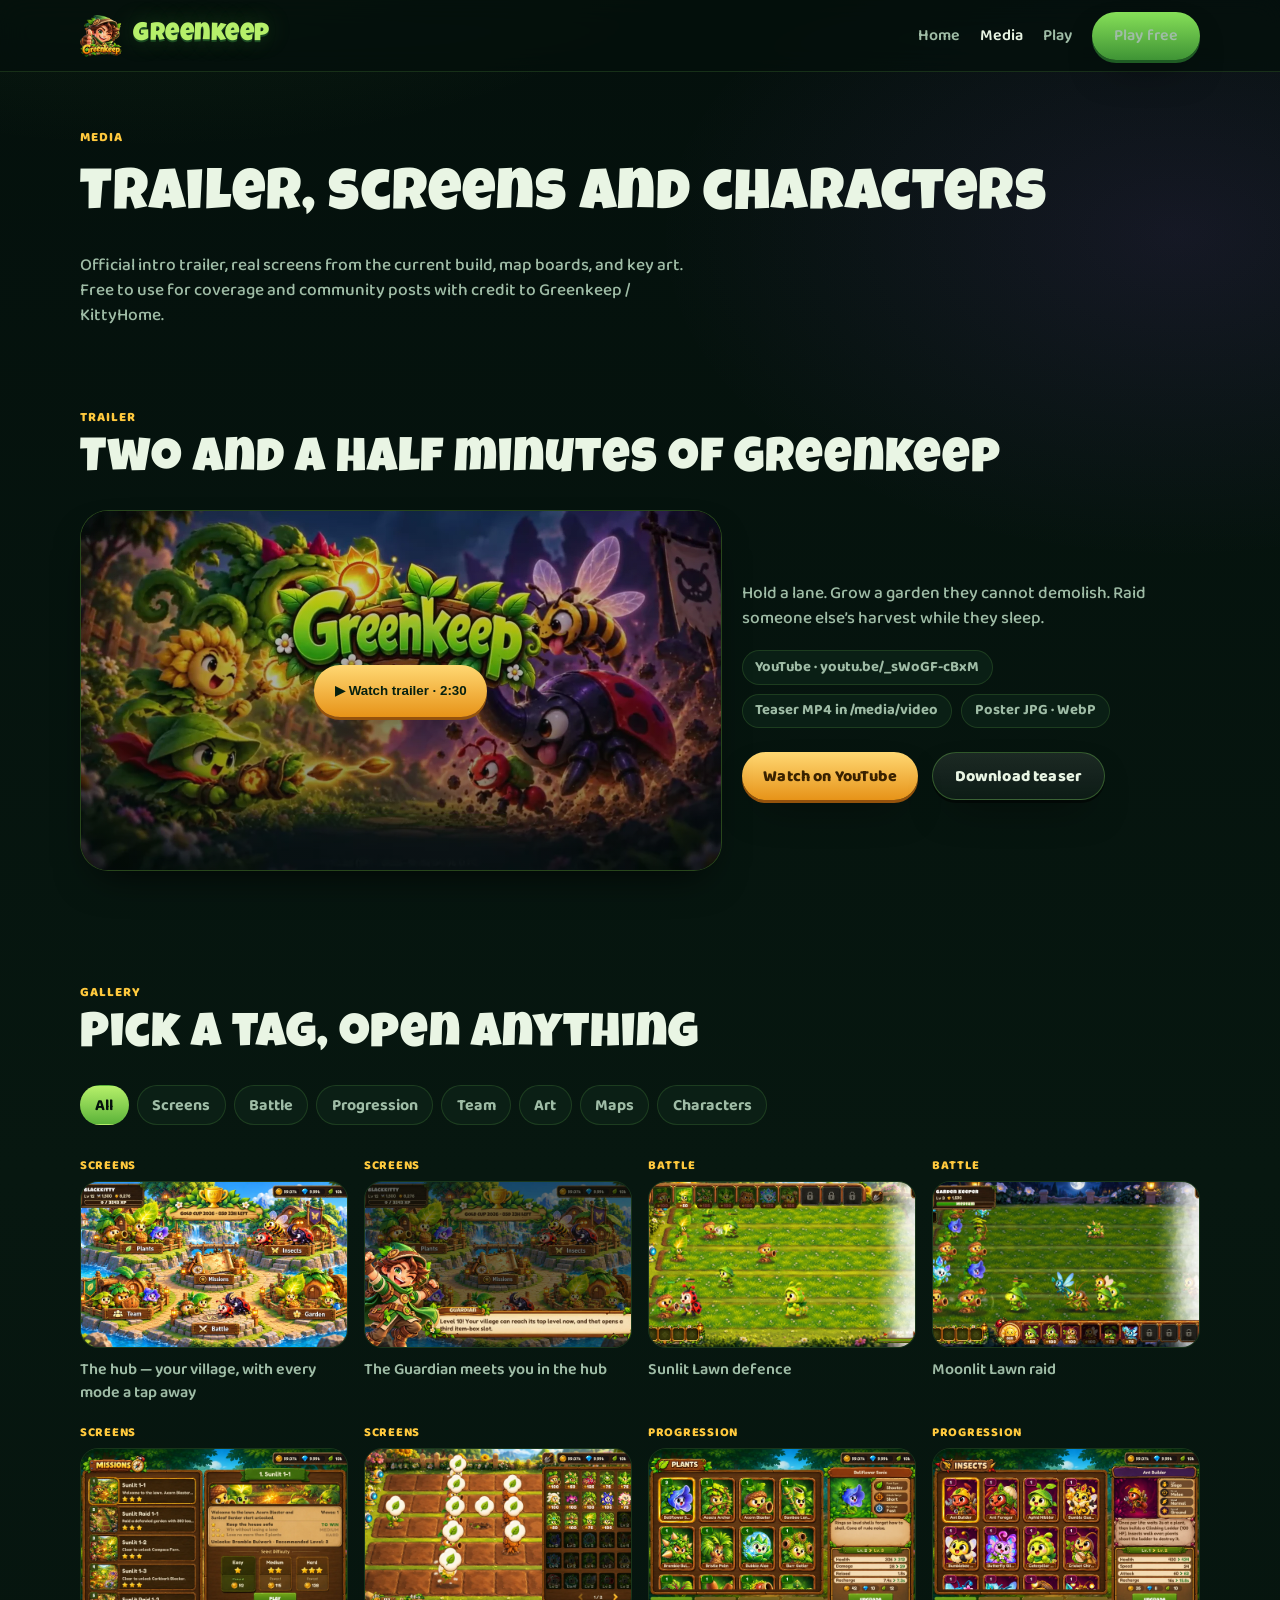
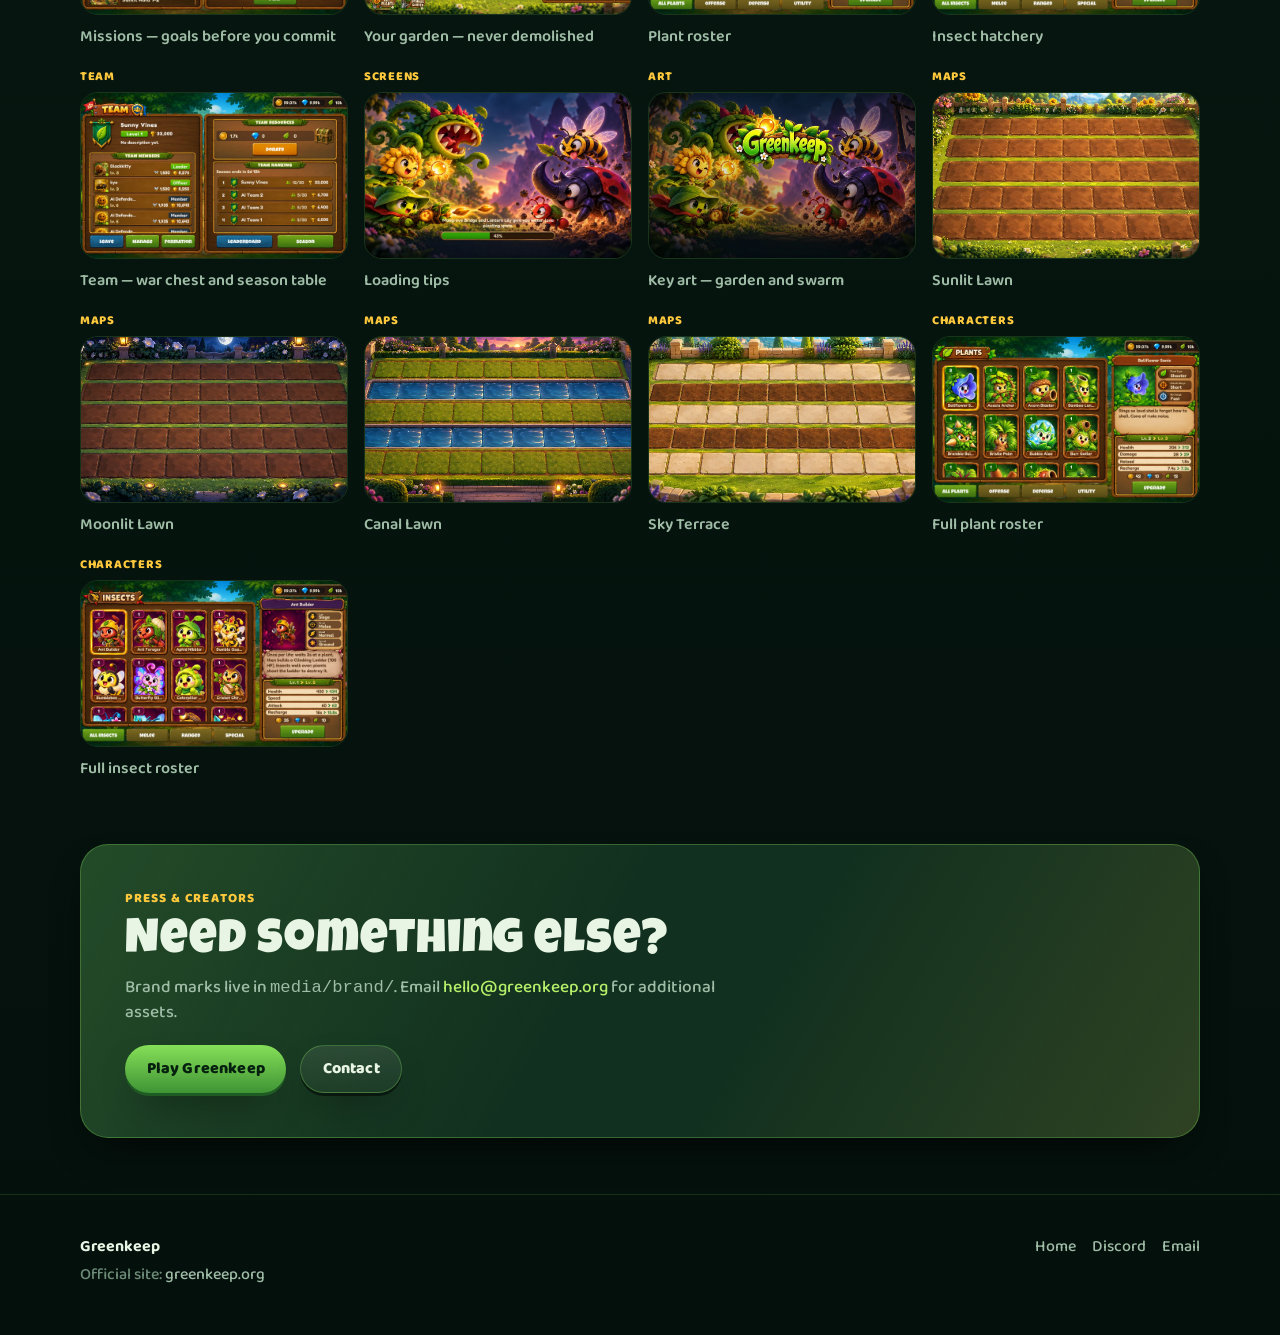
==== media.html @ dce056f8 "Add Greenkeep public marketing profile with site, video, and media kit." ====
<!doctype html>
<html lang="en">
  <head>
    <meta charset="UTF-8" />
    <meta name="viewport" content="width=device-width, initial-scale=1" />
    <meta name="theme-color" content="#04100c" />
    <title>Media — Greenkeep</title>
    <meta
      name="description"
      content="Greenkeep trailer, screenshots, map boards, and key art for press and creators."
    />
    <link rel="canonical" href="https://www.greenkeep.org/media" />
    <meta property="og:title" content="Media — Greenkeep" />
    <meta property="og:description" content="Trailer, screenshots, maps, and key art." />
    <meta property="og:image" content="media/brand/og-card.jpg" />
    <link rel="icon" type="image/png" sizes="32x32" href="media/brand/favicon-32.png" />
    <link rel="icon" type="image/png" sizes="256x256" href="media/brand/favicon.png" />
    <link rel="preconnect" href="https://fonts.googleapis.com" />
    <link rel="preconnect" href="https://fonts.gstatic.com" crossorigin />
    <link
      href="https://fonts.googleapis.com/css2?family=Baloo+2:wght@400;500;600;700;800&family=Luckiest+Guy&display=swap"
      rel="stylesheet"
    />
    <link rel="stylesheet" href="css/site.css" />
  </head>
  <body>
    <a class="skip" href="#main">Skip to content</a>

    <header class="nav">
      <div class="nav__inner">
        <a class="brand" href="index.html" aria-label="Greenkeep home">
          <img src="media/brand/logo.webp" width="42" height="42" alt="" />
          <span class="brand__name">Greenkeep</span>
        </a>
        <nav class="nav__links" aria-label="Primary">
          <a href="index.html">Home</a>
          <a href="media.html" aria-current="page">Media</a>
          <a href="https://www.greenkeep.org/play">Play</a>
          <a class="btn nav__cta" href="https://www.greenkeep.org/play">Play free</a>
        </nav>
      </div>
    </header>

    <main id="main">
      <header class="page-head shell">
        <p class="kicker">Media</p>
        <h1 style="margin: 0; font-family: var(--font-display); font-size: clamp(2.4rem, 6vw, 3.6rem); font-weight: 400; letter-spacing: 0.02em">
          Trailer, screens and characters
        </h1>
        <p class="lede" style="margin-top: 0.85rem">
          Official intro trailer, real screens from the current build, map boards, and key art.
          Free to use for coverage and community posts with credit to Greenkeep / KittyHome.
        </p>
      </header>

      <section class="section section--tight">
        <div class="shell">
          <p class="kicker">Trailer</p>
          <h2>Two and a half minutes of Greenkeep</h2>
          <div class="trailer" style="margin-top: 1.5rem">
            <div class="trailer__stage">
              <video poster="media/video/intro-poster.webp" muted loop playsinline autoplay>
                <source src="media/video/intro-teaser.mp4" type="video/mp4" />
              </video>
              <button class="trailer__play" type="button" data-trailer-yt="_sWoGF-cBxM">
                <span>▶ Watch trailer · 2:30</span>
              </button>
            </div>
            <div>
              <p class="lede">
                Hold a lane. Grow a garden they cannot demolish. Raid someone else’s harvest while
                they sleep.
              </p>
              <ul class="pills" style="margin-top: 1.2rem">
                <li>YouTube · youtu.be/_sWoGF-cBxM</li>
                <li>Teaser MP4 in /media/video</li>
                <li>Poster JPG · WebP</li>
              </ul>
              <div class="btn-row" style="margin-top: 1.2rem">
                <a class="btn btn--sun" href="https://youtu.be/_sWoGF-cBxM" target="_blank" rel="noopener"
                  >Watch on YouTube</a
                >
                <a class="btn btn--ghost" href="media/video/intro-teaser.mp4" download>Download teaser</a>
              </div>
            </div>
          </div>
        </div>
      </section>

      <section class="section section--tight">
        <div class="shell">
          <p class="kicker">Gallery</p>
          <h2>Pick a tag, open anything</h2>

          <div class="filters" role="group" aria-label="Filter media">
            <button class="chip" type="button" data-filter="all" aria-pressed="true">All</button>
            <button class="chip" type="button" data-filter="Screens" aria-pressed="false">Screens</button>
            <button class="chip" type="button" data-filter="Battle" aria-pressed="false">Battle</button>
            <button class="chip" type="button" data-filter="Progression" aria-pressed="false">Progression</button>
            <button class="chip" type="button" data-filter="Team" aria-pressed="false">Team</button>
            <button class="chip" type="button" data-filter="Art" aria-pressed="false">Art</button>
            <button class="chip" type="button" data-filter="Maps" aria-pressed="false">Maps</button>
            <button class="chip" type="button" data-filter="Characters" aria-pressed="false">Characters</button>
          </div>

          <div class="gallery">
            <figure class="gallery__item" data-tag="Screens">
              <button
                type="button"
                data-lightbox-src="media/screens/shot-hub.webp"
                data-lightbox-alt="Hub"
                data-lightbox-caption="The hub — your village, with every mode a tap away"
              >
                <span class="tag">Screens</span>
                <img src="media/screens/shot-hub.webp" alt="Hub screen" loading="lazy" />
                <figcaption>The hub — your village, with every mode a tap away</figcaption>
              </button>
            </figure>

            <figure class="gallery__item" data-tag="Screens">
              <button
                type="button"
                data-lightbox-src="media/screens/shot-hub-guardian.webp"
                data-lightbox-alt="Guardian in the hub"
                data-lightbox-caption="The Guardian meets you in the hub and explains what just opened"
              >
                <span class="tag">Screens</span>
                <img src="media/screens/shot-hub-guardian.webp" alt="Guardian hub" loading="lazy" />
                <figcaption>The Guardian meets you in the hub</figcaption>
              </button>
            </figure>

            <figure class="gallery__item" data-tag="Battle">
              <button
                type="button"
                data-lightbox-src="media/screens/shot-battle-sunlit.webp"
                data-lightbox-alt="Sunlit battle"
                data-lightbox-caption="A Sunlit Lawn defence — insects biting, plants firing back"
              >
                <span class="tag">Battle</span>
                <img src="media/screens/shot-battle-sunlit.webp" alt="Sunlit Lawn battle" loading="lazy" />
                <figcaption>Sunlit Lawn defence</figcaption>
              </button>
            </figure>

            <figure class="gallery__item" data-tag="Battle">
              <button
                type="button"
                data-lightbox-src="media/screens/shot-raid-moonlit.webp"
                data-lightbox-alt="Moonlit raid"
                data-lightbox-caption="Raiding a garden on the Moonlit Lawn, lane by lane"
              >
                <span class="tag">Battle</span>
                <img src="media/screens/shot-raid-moonlit.webp" alt="Moonlit Lawn raid" loading="lazy" />
                <figcaption>Moonlit Lawn raid</figcaption>
              </button>
            </figure>

            <figure class="gallery__item" data-tag="Screens">
              <button
                type="button"
                data-lightbox-src="media/screens/shot-missions.webp"
                data-lightbox-alt="Missions"
                data-lightbox-caption="Missions — the goals for each difficulty, before you commit"
              >
                <span class="tag">Screens</span>
                <img src="media/screens/shot-missions.webp" alt="Missions screen" loading="lazy" />
                <figcaption>Missions — goals before you commit</figcaption>
              </button>
            </figure>

            <figure class="gallery__item" data-tag="Screens">
              <button
                type="button"
                data-lightbox-src="media/screens/shot-garden.webp"
                data-lightbox-alt="Garden"
                data-lightbox-caption="Your garden — plant, water, harvest; it is never demolished"
              >
                <span class="tag">Screens</span>
                <img src="media/screens/shot-garden.webp" alt="Garden screen" loading="lazy" />
                <figcaption>Your garden — never demolished</figcaption>
              </button>
            </figure>

            <figure class="gallery__item" data-tag="Progression">
              <button
                type="button"
                data-lightbox-src="media/screens/shot-plants.webp"
                data-lightbox-alt="Plant roster"
                data-lightbox-caption="The plant roster — level a unit and the stats move in front of you"
              >
                <span class="tag">Progression</span>
                <img src="media/screens/shot-plants.webp" alt="Plant roster" loading="lazy" />
                <figcaption>Plant roster</figcaption>
              </button>
            </figure>

            <figure class="gallery__item" data-tag="Progression">
              <button
                type="button"
                data-lightbox-src="media/screens/shot-insects.webp"
                data-lightbox-alt="Hatchery"
                data-lightbox-caption="The hatchery — every insect, its role and what it still needs"
              >
                <span class="tag">Progression</span>
                <img src="media/screens/shot-insects.webp" alt="Insect hatchery" loading="lazy" />
                <figcaption>Insect hatchery</figcaption>
              </button>
            </figure>

            <figure class="gallery__item" data-tag="Team">
              <button
                type="button"
                data-lightbox-src="media/screens/shot-team.webp"
                data-lightbox-alt="Team screen"
                data-lightbox-caption="Team screen — members, the war chest and the season table"
              >
                <span class="tag">Team</span>
                <img src="media/screens/shot-team.webp" alt="Team screen" loading="lazy" />
                <figcaption>Team — war chest and season table</figcaption>
              </button>
            </figure>

            <figure class="gallery__item" data-tag="Screens">
              <button
                type="button"
                data-lightbox-src="media/screens/shot-loading.webp"
                data-lightbox-alt="Loading tips"
                data-lightbox-caption="Loading tips — the game teaches while it loads"
              >
                <span class="tag">Screens</span>
                <img src="media/screens/shot-loading.webp" alt="Loading tips" loading="lazy" />
                <figcaption>Loading tips</figcaption>
              </button>
            </figure>

            <figure class="gallery__item" data-tag="Art">
              <button
                type="button"
                data-lightbox-src="media/art/keyart.webp"
                data-lightbox-alt="Key art"
                data-lightbox-caption="Key art — the garden and the swarm, one path between them"
              >
                <span class="tag">Art</span>
                <img src="media/art/keyart.webp" alt="Greenkeep key art" loading="lazy" />
                <figcaption>Key art — garden and swarm</figcaption>
              </button>
            </figure>

            <figure class="gallery__item" data-tag="Maps">
              <button
                type="button"
                data-lightbox-src="media/maps/board-sunlit-lawn.webp"
                data-lightbox-alt="Sunlit Lawn"
                data-lightbox-caption="Sunlit Lawn — the board every new keeper starts on"
              >
                <span class="tag">Maps</span>
                <img src="media/maps/board-sunlit-lawn.webp" alt="Sunlit Lawn" loading="lazy" />
                <figcaption>Sunlit Lawn</figcaption>
              </button>
            </figure>

            <figure class="gallery__item" data-tag="Maps">
              <button
                type="button"
                data-lightbox-src="media/maps/board-moonlit-lawn.webp"
                data-lightbox-alt="Moonlit Lawn"
                data-lightbox-caption="Moonlit Lawn — the same five lanes, and none of the light"
              >
                <span class="tag">Maps</span>
                <img src="media/maps/board-moonlit-lawn.webp" alt="Moonlit Lawn" loading="lazy" />
                <figcaption>Moonlit Lawn</figcaption>
              </button>
            </figure>

            <figure class="gallery__item" data-tag="Maps">
              <button
                type="button"
                data-lightbox-src="media/maps/board-canal-lawn.webp"
                data-lightbox-alt="Canal Lawn"
                data-lightbox-caption="Canal Lawn — water lanes, where Tangle Root and Mangrove Bridge earn their slot"
              >
                <span class="tag">Maps</span>
                <img src="media/maps/board-canal-lawn.webp" alt="Canal Lawn" loading="lazy" />
                <figcaption>Canal Lawn</figcaption>
              </button>
            </figure>

            <figure class="gallery__item" data-tag="Maps">
              <button
                type="button"
                data-lightbox-src="media/maps/board-sky-terrace.webp"
                data-lightbox-alt="Sky Terrace"
                data-lightbox-caption="Sky Terrace — the roof, and the last board the campaign hands you"
              >
                <span class="tag">Maps</span>
                <img src="media/maps/board-sky-terrace.webp" alt="Sky Terrace" loading="lazy" />
                <figcaption>Sky Terrace</figcaption>
              </button>
            </figure>

            <figure class="gallery__item" data-tag="Characters">
              <button
                type="button"
                data-lightbox-src="media/screens/shot-plants.webp"
                data-lightbox-alt="Plant roster"
                data-lightbox-caption="The full plant roster"
              >
                <span class="tag">Characters</span>
                <img src="media/screens/shot-plants.webp" alt="Full plant roster" loading="lazy" />
                <figcaption>Full plant roster</figcaption>
              </button>
            </figure>

            <figure class="gallery__item" data-tag="Characters">
              <button
                type="button"
                data-lightbox-src="media/screens/shot-insects.webp"
                data-lightbox-alt="Insect roster"
                data-lightbox-caption="The full insect roster"
              >
                <span class="tag">Characters</span>
                <img src="media/screens/shot-insects.webp" alt="Full insect roster" loading="lazy" />
                <figcaption>Full insect roster</figcaption>
              </button>
            </figure>
          </div>

          <div class="cta">
            <p class="kicker">Press &amp; creators</p>
            <h2>Need something else?</h2>
            <p class="lede">
              Brand marks live in <code>media/brand/</code>. Email
              <a href="mailto:hello@greenkeep.org">hello@greenkeep.org</a> for additional assets.
            </p>
            <div class="btn-row" style="margin-top: 1.2rem">
              <a class="btn" href="https://www.greenkeep.org/play">Play Greenkeep</a>
              <a class="btn btn--ghost" href="mailto:hello@greenkeep.org">Contact</a>
            </div>
          </div>
        </div>
      </section>
    </main>

    <footer class="footer">
      <div class="shell footer__grid">
        <div>
          <strong style="color: var(--text)">Greenkeep</strong>
          <p style="margin: 0.35rem 0 0">
            Official site:
            <a href="https://www.greenkeep.org/">greenkeep.org</a>
          </p>
        </div>
        <nav aria-label="Footer">
          <a href="index.html">Home</a>
          <a href="https://discord.gg/TpE6PCnMNK">Discord</a>
          <a href="mailto:hello@greenkeep.org">Email</a>
        </nav>
      </div>
    </footer>

    <div class="lightbox" data-lightbox hidden>
      <button class="btn btn--ghost lightbox__close" type="button" data-lightbox-close>Close</button>
      <div class="lightbox__panel">
        <div data-lightbox-media></div>
        <p class="lightbox__cap" data-lightbox-caption></p>
      </div>
    </div>

    <script src="js/site.js"></script>
  </body>
</html>
---- css/site.css ----
:root {
  --ink: #04100c;
  --ink-2: #081a13;
  --panel: #0e2419;
  --panel-2: #12301f;
  --panel-edge: #23543a;
  --leaf: #7ed957;
  --leaf-deep: #2e7d32;
  --lime: #b6f06a;
  --sun: #ffc93d;
  --sun-deep: #e08b12;
  --swarm: #a855f7;
  --swarm-deep: #6b21a8;
  --ember: #ff6b4a;
  --text: #e9f5e4;
  --text-dim: #9fbca6;
  --text-faint: #6e8d78;
  --line: rgba(126, 217, 87, 0.16);
  --line-strong: rgba(126, 217, 87, 0.32);
  --radius: 18px;
  --radius-lg: 28px;
  --shadow-lift: 0 18px 40px -18px rgba(0, 0, 0, 0.85);
  --font-display: "Luckiest Guy", "Segoe UI Black", Impact, system-ui, sans-serif;
  --font-ui: "Baloo 2", "Segoe UI", system-ui, -apple-system, sans-serif;
  --shell: min(1120px, calc(100vw - 2.5rem));
  --nav-h: 72px;
}

*,
*::before,
*::after {
  box-sizing: border-box;
}

html {
  scroll-behavior: smooth;
}

body {
  margin: 0;
  min-height: 100%;
  color: var(--text);
  font-family: var(--font-ui);
  font-weight: 500;
  background-color: var(--ink);
  background-image:
    radial-gradient(1100px 620px at 12% -8%, rgba(126, 217, 87, 0.12), transparent 62%),
    radial-gradient(900px 560px at 92% 8%, rgba(168, 85, 247, 0.1), transparent 58%),
    linear-gradient(180deg, #04100c 0%, #071710 40%, #04100c 100%);
  line-height: 1.45;
}

img,
video {
  display: block;
  max-width: 100%;
}

a {
  color: var(--lime);
  text-decoration: none;
}

a:hover {
  color: var(--sun);
}

.shell {
  width: var(--shell);
  margin-inline: auto;
}

.skip {
  position: absolute;
  left: -999px;
  top: 0;
  background: var(--leaf);
  color: #04100c;
  padding: 0.6rem 1rem;
  z-index: 100;
}

.skip:focus {
  left: 1rem;
  top: 1rem;
}

/* Nav */
.nav {
  position: sticky;
  top: 0;
  z-index: 40;
  height: var(--nav-h);
  display: flex;
  align-items: center;
  backdrop-filter: blur(14px);
  background: rgba(4, 16, 12, 0.78);
  border-bottom: 1px solid var(--line);
}

.nav__inner {
  display: flex;
  align-items: center;
  justify-content: space-between;
  gap: 1rem;
  width: var(--shell);
  margin-inline: auto;
}

.brand {
  display: inline-flex;
  align-items: center;
  gap: 0.7rem;
  color: var(--text);
}

.brand img {
  width: 42px;
  height: 42px;
  object-fit: contain;
}

.brand__name {
  font-family: var(--font-display);
  font-size: 1.55rem;
  letter-spacing: 0.02em;
  color: var(--lime);
  text-shadow: 0 2px 0 #1a4a22, 0 0 24px rgba(126, 217, 87, 0.25);
}

.nav__links {
  display: flex;
  align-items: center;
  gap: 1.25rem;
}

.nav__links a {
  color: var(--text-dim);
  font-weight: 600;
}

.nav__links a:hover,
.nav__links a[aria-current="page"] {
  color: var(--text);
}

.nav__cta {
  display: none;
}

@media (min-width: 820px) {
  .nav__cta {
    display: inline-flex;
  }
}

/* Buttons */
.btn {
  --btn-face: linear-gradient(180deg, #86df58, #3f9435);
  --btn-edge: #1f5c24;
  display: inline-flex;
  align-items: center;
  justify-content: center;
  gap: 0.5rem;
  min-height: 48px;
  padding: 0.7rem 1.35rem;
  border: 0;
  border-radius: 999px;
  background: var(--btn-face);
  box-shadow: 0 3px 0 var(--btn-edge), var(--shadow-lift);
  color: #06200f;
  font: inherit;
  font-weight: 800;
  letter-spacing: 0.01em;
  cursor: pointer;
  text-decoration: none;
  transition: transform 160ms ease, filter 160ms ease;
}

.btn:hover {
  transform: translateY(-2px);
  filter: brightness(1.05);
  color: #06200f;
}

.btn:active {
  transform: translateY(1px);
  box-shadow: 0 1px 0 var(--btn-edge);
}

.btn--sun {
  --btn-face: linear-gradient(180deg, #ffd873, #e79318);
  --btn-edge: #94520c;
  color: #3a2200;
}

.btn--sun:hover {
  color: #3a2200;
}

.btn--ghost {
  --btn-face: linear-gradient(180deg, rgba(255, 255, 255, 0.09), rgba(255, 255, 255, 0.03));
  --btn-edge: rgba(0, 0, 0, 0.5);
  color: var(--text);
  border: 1px solid var(--line-strong);
}

.btn--ghost:hover {
  color: var(--text);
}

.btn-row {
  display: flex;
  flex-wrap: wrap;
  gap: 0.85rem;
}

/* Hero */
.hero {
  position: relative;
  min-height: min(100svh, 920px);
  display: grid;
  align-items: end;
  overflow: hidden;
  isolation: isolate;
}

.hero__media {
  position: absolute;
  inset: 0;
  z-index: -2;
}

.hero__media video,
.hero__media img {
  width: 100%;
  height: 100%;
  object-fit: cover;
  object-position: center 35%;
}

.hero__veil {
  position: absolute;
  inset: 0;
  z-index: -1;
  background:
    linear-gradient(180deg, rgba(4, 16, 12, 0.25) 0%, rgba(4, 16, 12, 0.55) 45%, rgba(4, 16, 12, 0.96) 100%),
    radial-gradient(70% 50% at 50% 20%, transparent 30%, rgba(4, 16, 12, 0.55) 100%);
}

.hero__content {
  padding: 5.5rem 0 3.5rem;
  max-width: 40rem;
  animation: rise 900ms cubic-bezier(0.2, 0.8, 0.2, 1) both;
}

.hero__brand {
  margin: 0 0 0.85rem;
  font-family: var(--font-display);
  font-size: clamp(3.4rem, 10vw, 5.6rem);
  line-height: 0.95;
  letter-spacing: 0.02em;
  color: var(--lime);
  text-shadow:
    0 3px 0 #1a4a22,
    0 10px 40px rgba(0, 0, 0, 0.55),
    0 0 40px rgba(126, 217, 87, 0.28);
}

.hero__line {
  margin: 0 0 1.1rem;
  font-size: clamp(1.25rem, 2.6vw, 1.7rem);
  font-weight: 700;
  color: var(--text);
}

.hero__sub {
  margin: 0 0 1.6rem;
  max-width: 34rem;
  color: var(--text-dim);
  font-size: 1.08rem;
}

.pills {
  display: flex;
  flex-wrap: wrap;
  gap: 0.55rem;
  margin: 0 0 1.5rem;
  padding: 0;
  list-style: none;
}

.pills li {
  padding: 0.35rem 0.8rem;
  border-radius: 999px;
  border: 1px solid var(--line);
  background: rgba(14, 36, 25, 0.7);
  color: var(--text-dim);
  font-size: 0.92rem;
  font-weight: 700;
}

/* Sections */
.section {
  padding: 5rem 0;
}

.section--tight {
  padding: 3.5rem 0;
}

.kicker {
  margin: 0 0 0.55rem;
  color: var(--sun);
  font-weight: 800;
  letter-spacing: 0.08em;
  text-transform: uppercase;
  font-size: 0.82rem;
}

.section h2 {
  margin: 0 0 0.75rem;
  font-family: var(--font-display);
  font-size: clamp(2rem, 4.5vw, 3rem);
  line-height: 1.05;
  letter-spacing: 0.02em;
  color: var(--text);
  font-weight: 400;
}

.lede {
  margin: 0;
  max-width: 38rem;
  color: var(--text-dim);
  font-size: 1.08rem;
}

.split {
  display: grid;
  gap: 1.25rem;
  margin-top: 2rem;
}

@media (min-width: 860px) {
  .split {
    grid-template-columns: 1fr 1fr;
  }
}

.side {
  position: relative;
  overflow: hidden;
  border-radius: var(--radius-lg);
  border: 1px solid var(--line);
  background: linear-gradient(180deg, rgba(126, 217, 87, 0.08), transparent 40%), var(--panel);
  box-shadow: var(--shadow-lift);
  padding: 1.5rem;
  min-height: 100%;
}

.side--swarm {
  background: linear-gradient(180deg, rgba(168, 85, 247, 0.12), transparent 42%), var(--panel);
  border-color: rgba(168, 85, 247, 0.28);
}

.side h3 {
  margin: 0 0 0.4rem;
  font-family: var(--font-display);
  font-size: 1.8rem;
  letter-spacing: 0.02em;
  font-weight: 400;
}

.side .role {
  margin: 0 0 0.85rem;
  color: var(--leaf);
  font-weight: 800;
}

.side--swarm .role {
  color: #d8b4fe;
}

.side p {
  margin: 0 0 1rem;
  color: var(--text-dim);
}

.side ul {
  margin: 0;
  padding: 0;
  list-style: none;
  display: flex;
  flex-wrap: wrap;
  gap: 0.5rem;
}

.side li {
  padding: 0.3rem 0.7rem;
  border-radius: 999px;
  background: rgba(0, 0, 0, 0.22);
  border: 1px solid var(--line);
  color: var(--text);
  font-size: 0.9rem;
  font-weight: 700;
}

.feature-grid {
  display: grid;
  gap: 1.1rem;
  margin-top: 2rem;
}

@media (min-width: 900px) {
  .feature-grid {
    grid-template-columns: repeat(3, 1fr);
  }
}

.feature {
  padding: 1.35rem;
  border-radius: var(--radius);
  border: 1px solid var(--line);
  background: rgba(14, 36, 25, 0.72);
}

.feature h3 {
  margin: 0 0 0.45rem;
  font-size: 1.2rem;
}

.feature p {
  margin: 0;
  color: var(--text-dim);
}

.feature ul {
  margin: 0.85rem 0 0;
  padding-left: 1.1rem;
  color: var(--text-dim);
}

/* Media rail */
.rail {
  display: grid;
  grid-auto-flow: column;
  grid-auto-columns: minmax(260px, 320px);
  gap: 1rem;
  overflow-x: auto;
  padding: 0.25rem 0 1rem;
  scroll-snap-type: x mandatory;
  margin-top: 1.75rem;
}

.rail::-webkit-scrollbar {
  height: 8px;
}

.rail::-webkit-scrollbar-thumb {
  background: var(--panel-edge);
  border-radius: 999px;
}

.shot {
  scroll-snap-align: start;
  border: 0;
  padding: 0;
  background: transparent;
  color: inherit;
  text-align: left;
  cursor: pointer;
  font: inherit;
}

.shot figure {
  margin: 0;
}

.shot img {
  width: 100%;
  aspect-ratio: 16 / 10;
  object-fit: cover;
  border-radius: var(--radius);
  border: 1px solid var(--line);
  box-shadow: var(--shadow-lift);
  transition: transform 220ms ease, border-color 220ms ease;
}

.shot:hover img,
.shot:focus-visible img {
  transform: translateY(-4px) scale(1.015);
  border-color: var(--line-strong);
}

.shot figcaption {
  margin-top: 0.65rem;
  color: var(--text-dim);
  font-size: 0.95rem;
  font-weight: 600;
}

/* Trailer */
.trailer {
  display: grid;
  gap: 1.25rem;
  margin-top: 2rem;
}

@media (min-width: 900px) {
  .trailer {
    grid-template-columns: 1.4fr 1fr;
    align-items: center;
  }
}

.trailer__stage {
  position: relative;
  border-radius: var(--radius-lg);
  overflow: hidden;
  border: 1px solid var(--line-strong);
  box-shadow: var(--shadow-lift);
  background: #000;
  aspect-ratio: 16 / 9;
}

.trailer__stage video,
.trailer__stage iframe {
  width: 100%;
  height: 100%;
  border: 0;
  object-fit: cover;
}

.trailer__play {
  position: absolute;
  inset: 0;
  display: grid;
  place-items: center;
  background: linear-gradient(180deg, rgba(4, 16, 12, 0.15), rgba(4, 16, 12, 0.55));
  border: 0;
  cursor: pointer;
  color: #06200f;
}

.trailer__play span {
  display: inline-flex;
  align-items: center;
  gap: 0.55rem;
  min-height: 52px;
  padding: 0.75rem 1.3rem;
  border-radius: 999px;
  background: linear-gradient(180deg, #ffd873, #e79318);
  box-shadow: 0 3px 0 #94520c, var(--shadow-lift);
  font-weight: 800;
}

.maps {
  display: grid;
  gap: 1rem;
  margin-top: 2rem;
}

@media (min-width: 800px) {
  .maps {
    grid-template-columns: repeat(4, 1fr);
  }
}

.map-card img {
  width: 100%;
  aspect-ratio: 1;
  object-fit: cover;
  border-radius: var(--radius);
  border: 1px solid var(--line);
}

.map-card h3 {
  margin: 0.7rem 0 0.2rem;
  font-size: 1.05rem;
}

.map-card p {
  margin: 0;
  color: var(--text-dim);
  font-size: 0.92rem;
}

/* Gallery page */
.page-head {
  padding: 3.5rem 0 1.5rem;
}

.filters {
  display: flex;
  flex-wrap: wrap;
  gap: 0.5rem;
  margin: 1.5rem 0 1.75rem;
}

.chip {
  border: 1px solid var(--line);
  background: rgba(14, 36, 25, 0.7);
  color: var(--text-dim);
  border-radius: 999px;
  padding: 0.45rem 0.9rem;
  font: inherit;
  font-weight: 700;
  cursor: pointer;
}

.chip[aria-pressed="true"],
.chip:hover {
  color: var(--ink);
  background: linear-gradient(180deg, #b6f06a, #5cb33a);
  border-color: transparent;
}

.gallery {
  display: grid;
  gap: 1rem;
  grid-template-columns: repeat(auto-fill, minmax(260px, 1fr));
  padding-bottom: 4rem;
}

.gallery__item[hidden] {
  display: none;
}

.gallery__item {
  margin: 0;
}

.gallery__item button {
  display: block;
  width: 100%;
  border: 0;
  padding: 0;
  background: transparent;
  color: inherit;
  cursor: pointer;
  text-align: left;
  font: inherit;
}

.gallery__item img {
  width: 100%;
  aspect-ratio: 16 / 10;
  object-fit: cover;
  border-radius: var(--radius);
  border: 1px solid var(--line);
}

.gallery__item figcaption {
  margin-top: 0.6rem;
  color: var(--text-dim);
  font-weight: 600;
}

.tag {
  display: inline-block;
  margin-bottom: 0.35rem;
  color: var(--sun);
  font-size: 0.78rem;
  font-weight: 800;
  letter-spacing: 0.06em;
  text-transform: uppercase;
}

/* Lightbox */
.lightbox {
  position: fixed;
  inset: 0;
  z-index: 80;
  display: grid;
  place-items: center;
  padding: 1.5rem;
  background: rgba(2, 8, 6, 0.88);
  backdrop-filter: blur(8px);
}

.lightbox[hidden] {
  display: none;
}

.lightbox__panel {
  width: min(1100px, 100%);
  max-height: calc(100svh - 3rem);
  overflow: auto;
}

.lightbox__panel img,
.lightbox__panel video,
.lightbox__panel iframe {
  width: 100%;
  border-radius: var(--radius);
  border: 1px solid var(--line-strong);
  background: #000;
  aspect-ratio: 16 / 9;
}

.lightbox__cap {
  margin: 0.85rem 0 0;
  color: var(--text-dim);
}

.lightbox__close {
  position: absolute;
  top: 1rem;
  right: 1rem;
}

/* CTA band */
.cta {
  position: relative;
  overflow: hidden;
  border-radius: var(--radius-lg);
  border: 1px solid var(--line-strong);
  background:
    linear-gradient(120deg, rgba(126, 217, 87, 0.16), transparent 45%),
    linear-gradient(300deg, rgba(255, 201, 61, 0.12), transparent 40%),
    var(--panel-2);
  padding: clamp(1.75rem, 4vw, 2.75rem);
  box-shadow: var(--shadow-lift);
}

.cta h2 {
  margin-bottom: 0.5rem;
}

/* Footer */
.footer {
  border-top: 1px solid var(--line);
  padding: 2.5rem 0 3rem;
  color: var(--text-faint);
}

.footer__grid {
  display: flex;
  flex-wrap: wrap;
  justify-content: space-between;
  gap: 1.25rem;
}

.footer a {
  color: var(--text-dim);
}

.footer nav {
  display: flex;
  flex-wrap: wrap;
  gap: 1rem;
}

.reveal {
  opacity: 0;
  transform: translateY(18px);
  transition: opacity 700ms ease, transform 700ms ease;
}

.reveal.is-in {
  opacity: 1;
  transform: none;
}

@keyframes rise {
  from {
    opacity: 0;
    transform: translateY(24px);
  }
  to {
    opacity: 1;
    transform: none;
  }
}

@media (prefers-reduced-motion: reduce) {
  *,
  *::before,
  *::after {
    animation: none !important;
    transition: none !important;
    scroll-behavior: auto !important;
  }

  .reveal {
    opacity: 1;
    transform: none;
  }
}
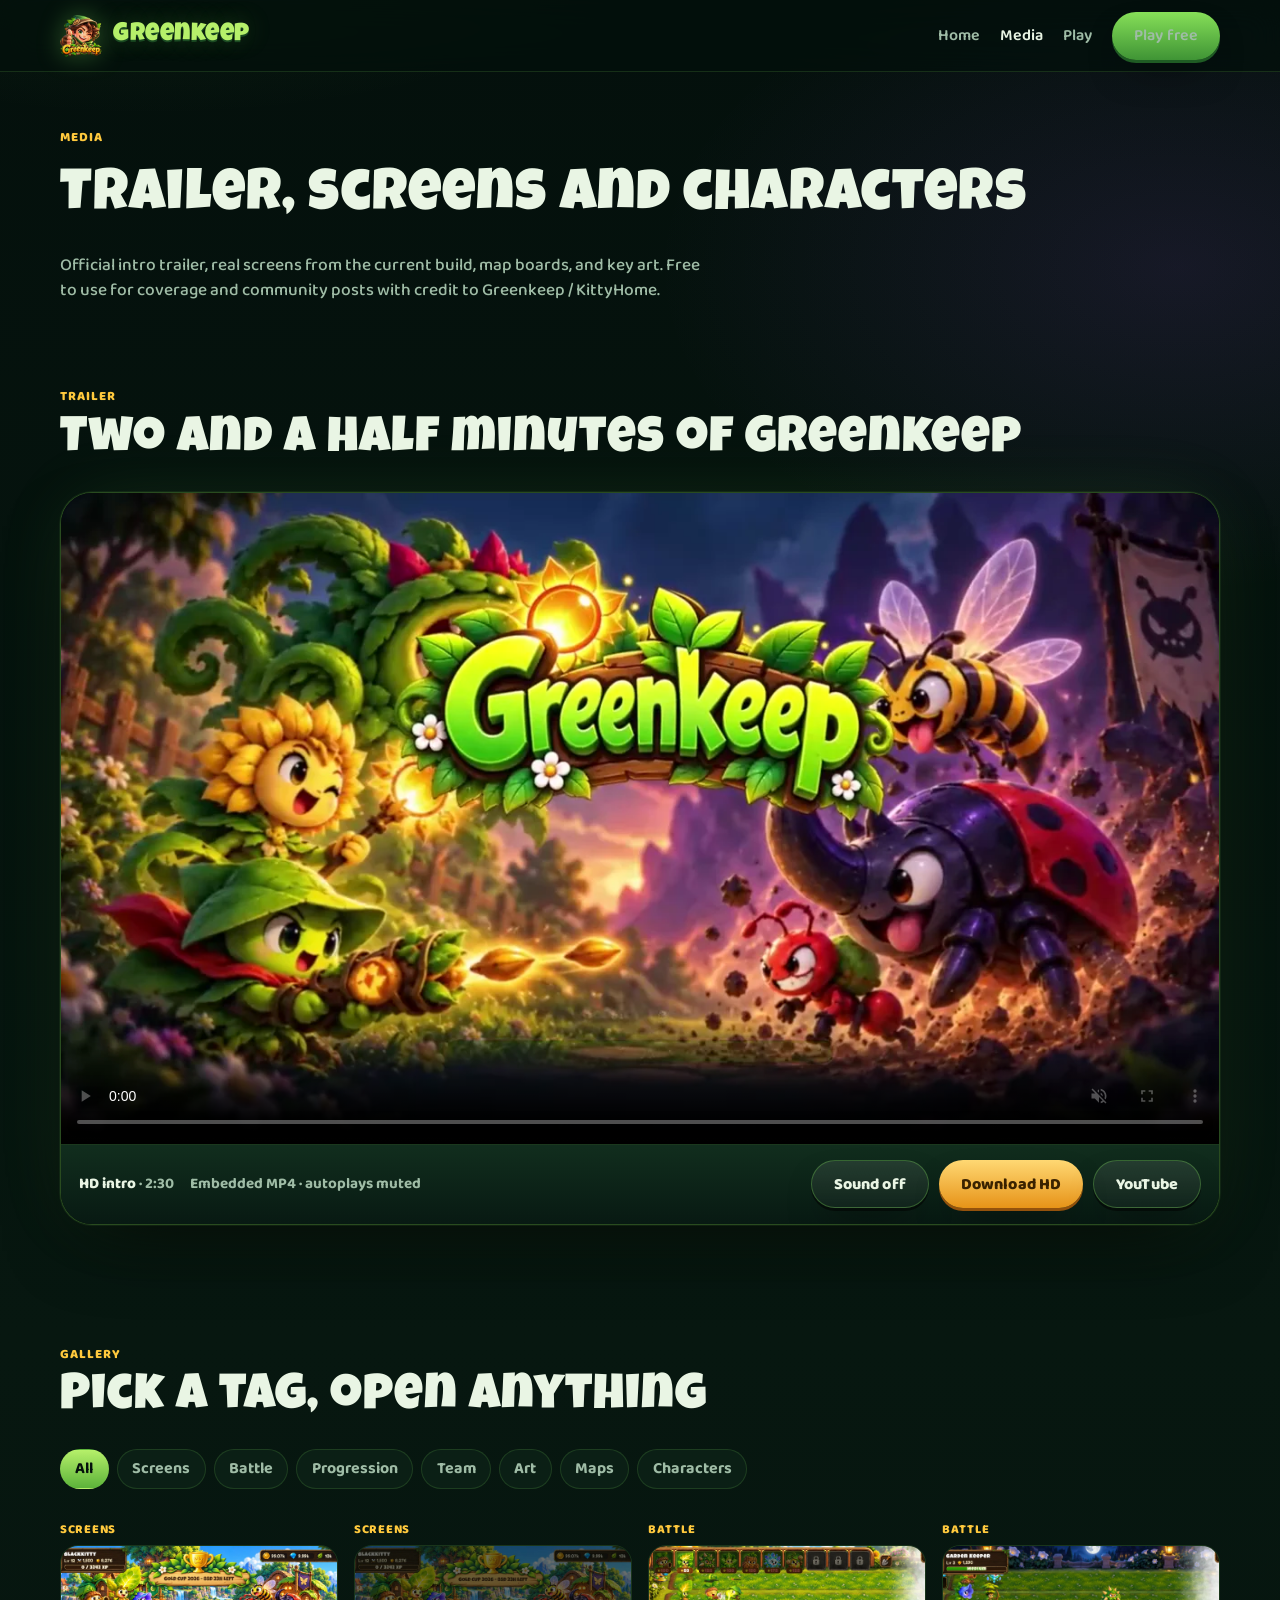
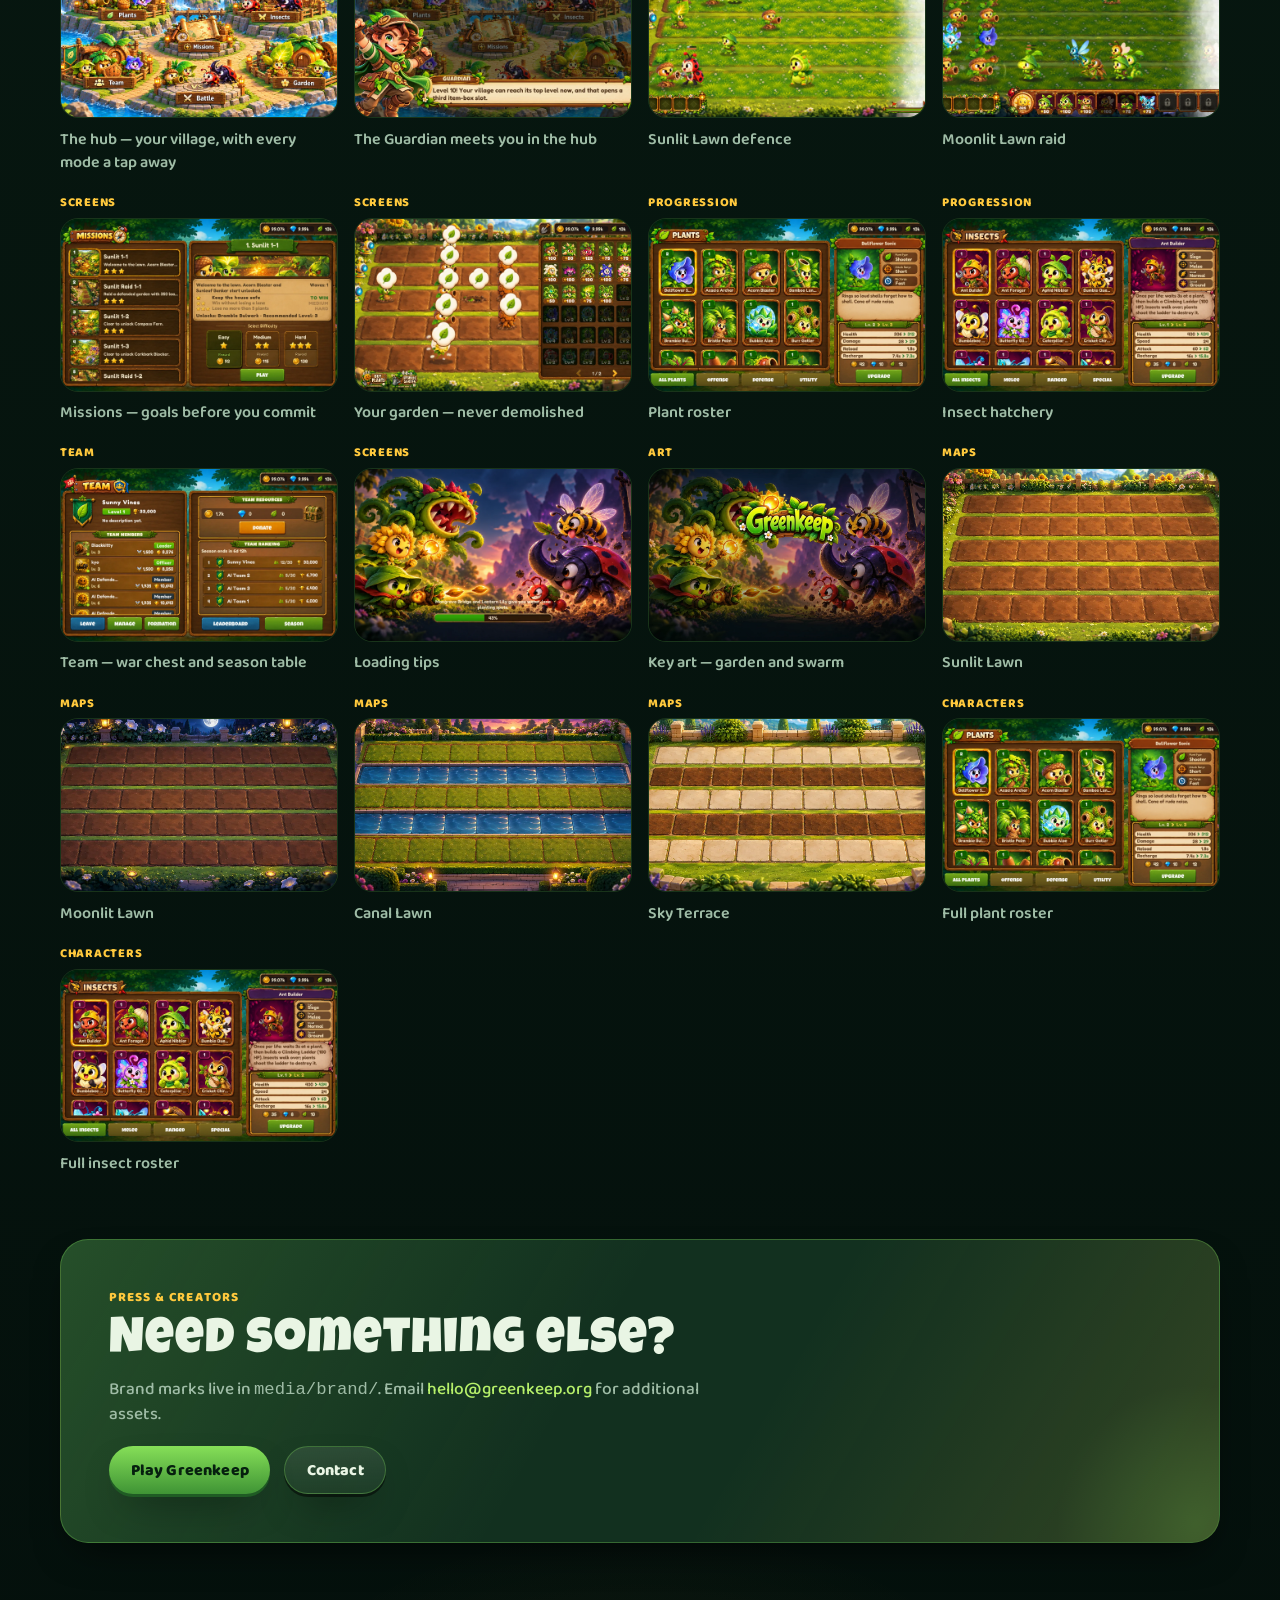
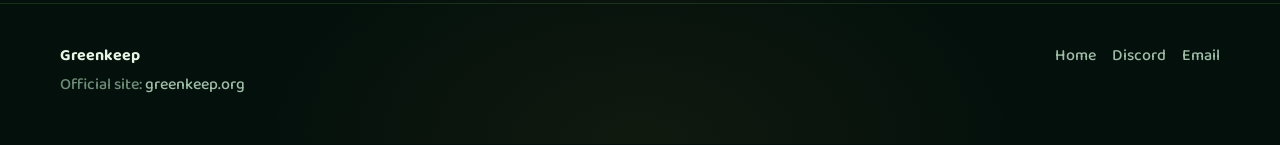
==== commit cf092f6f: "Embed HD intro trailer with autoplay and polish the marketing site." ====
--- a/media.html
+++ b/media.html
@@ -57,30 +57,40 @@
         <div class="shell">
           <p class="kicker">Trailer</p>
           <h2>Two and a half minutes of Greenkeep</h2>
-          <div class="trailer" style="margin-top: 1.5rem">
-            <div class="trailer__stage">
-              <video poster="media/video/intro-poster.webp" muted loop playsinline autoplay>
-                <source src="media/video/intro-teaser.mp4" type="video/mp4" />
+          <div class="player" style="margin-top: 1.5rem">
+            <div class="player__stage">
+              <video
+                id="intro-hd-media"
+                data-autoplay-video
+                autoplay
+                muted
+                loop
+                playsinline
+                controls
+                preload="auto"
+                poster="media/video/intro-poster.webp"
+                aria-label="Greenkeep official intro trailer"
+              >
+                <source src="media/video/intro-hd.mp4" type="video/mp4" />
               </video>
-              <button class="trailer__play" type="button" data-trailer-yt="_sWoGF-cBxM">
-                <span>▶ Watch trailer · 2:30</span>
-              </button>
             </div>
-            <div>
-              <p class="lede">
-                Hold a lane. Grow a garden they cannot demolish. Raid someone else’s harvest while
-                they sleep.
-              </p>
-              <ul class="pills" style="margin-top: 1.2rem">
-                <li>YouTube · youtu.be/_sWoGF-cBxM</li>
-                <li>Teaser MP4 in /media/video</li>
-                <li>Poster JPG · WebP</li>
-              </ul>
-              <div class="btn-row" style="margin-top: 1.2rem">
-                <a class="btn btn--sun" href="https://youtu.be/_sWoGF-cBxM" target="_blank" rel="noopener"
-                  >Watch on YouTube</a
+            <div class="player__bar">
+              <div class="player__meta">
+                <span><strong>HD intro</strong> · 2:30</span>
+                <span>Embedded MP4 · autoplays muted</span>
+              </div>
+              <div class="player__actions">
+                <button class="btn btn--ghost sound-btn" type="button" data-sound-toggle="#intro-hd-media">
+                  Sound off
+                </button>
+                <a class="btn btn--sun" href="media/video/intro-hd.mp4" download>Download HD</a>
+                <a
+                  class="btn btn--ghost"
+                  href="https://youtu.be/_sWoGF-cBxM"
+                  target="_blank"
+                  rel="noopener"
+                  >YouTube</a
                 >
-                <a class="btn btn--ghost" href="media/video/intro-teaser.mp4" download>Download teaser</a>
               </div>
             </div>
           </div>
--- a/css/site.css
+++ b/css/site.css
@@ -22,7 +22,7 @@
   --shadow-lift: 0 18px 40px -18px rgba(0, 0, 0, 0.85);
   --font-display: "Luckiest Guy", "Segoe UI Black", Impact, system-ui, sans-serif;
   --font-ui: "Baloo 2", "Segoe UI", system-ui, -apple-system, sans-serif;
-  --shell: min(1120px, calc(100vw - 2.5rem));
+  --shell: min(1160px, calc(100vw - 2.5rem));
   --nav-h: 72px;
 }
 
@@ -44,8 +44,9 @@
   font-weight: 500;
   background-color: var(--ink);
   background-image:
-    radial-gradient(1100px 620px at 12% -8%, rgba(126, 217, 87, 0.12), transparent 62%),
-    radial-gradient(900px 560px at 92% 8%, rgba(168, 85, 247, 0.1), transparent 58%),
+    radial-gradient(1100px 620px at 12% -8%, rgba(126, 217, 87, 0.14), transparent 62%),
+    radial-gradient(900px 560px at 92% 8%, rgba(168, 85, 247, 0.11), transparent 58%),
+    radial-gradient(700px 400px at 50% 100%, rgba(255, 201, 61, 0.05), transparent 55%),
     linear-gradient(180deg, #04100c 0%, #071710 40%, #04100c 100%);
   line-height: 1.45;
 }
@@ -93,8 +94,8 @@
   height: var(--nav-h);
   display: flex;
   align-items: center;
-  backdrop-filter: blur(14px);
-  background: rgba(4, 16, 12, 0.78);
+  backdrop-filter: blur(16px) saturate(1.2);
+  background: rgba(4, 16, 12, 0.72);
   border-bottom: 1px solid var(--line);
 }
 
@@ -118,6 +119,7 @@
   width: 42px;
   height: 42px;
   object-fit: contain;
+  filter: drop-shadow(0 0 12px rgba(126, 217, 87, 0.35));
 }
 
 .brand__name {
@@ -218,7 +220,7 @@
 /* Hero */
 .hero {
   position: relative;
-  min-height: min(100svh, 920px);
+  min-height: min(100svh, 980px);
   display: grid;
   align-items: end;
   overflow: hidden;
@@ -236,7 +238,9 @@
   width: 100%;
   height: 100%;
   object-fit: cover;
-  object-position: center 35%;
+  object-position: center 32%;
+  transform: scale(1.04);
+  animation: ken 28s ease-in-out infinite alternate;
 }
 
 .hero__veil {
@@ -244,69 +248,79 @@
   inset: 0;
   z-index: -1;
   background:
-    linear-gradient(180deg, rgba(4, 16, 12, 0.25) 0%, rgba(4, 16, 12, 0.55) 45%, rgba(4, 16, 12, 0.96) 100%),
-    radial-gradient(70% 50% at 50% 20%, transparent 30%, rgba(4, 16, 12, 0.55) 100%);
+    linear-gradient(90deg, rgba(4, 16, 12, 0.78) 0%, rgba(4, 16, 12, 0.35) 55%, rgba(4, 16, 12, 0.55) 100%),
+    linear-gradient(180deg, rgba(4, 16, 12, 0.2) 0%, rgba(4, 16, 12, 0.45) 48%, rgba(4, 16, 12, 0.96) 100%);
 }
 
 .hero__content {
-  padding: 5.5rem 0 3.5rem;
-  max-width: 40rem;
+  padding: 6rem 0 3.75rem;
+  max-width: 38rem;
   animation: rise 900ms cubic-bezier(0.2, 0.8, 0.2, 1) both;
 }
 
 .hero__brand {
   margin: 0 0 0.85rem;
   font-family: var(--font-display);
-  font-size: clamp(3.4rem, 10vw, 5.6rem);
-  line-height: 0.95;
+  font-size: clamp(3.6rem, 11vw, 6rem);
+  line-height: 0.92;
   letter-spacing: 0.02em;
   color: var(--lime);
   text-shadow:
     0 3px 0 #1a4a22,
-    0 10px 40px rgba(0, 0, 0, 0.55),
-    0 0 40px rgba(126, 217, 87, 0.28);
+    0 12px 48px rgba(0, 0, 0, 0.55),
+    0 0 48px rgba(126, 217, 87, 0.32);
 }
 
 .hero__line {
-  margin: 0 0 1.1rem;
-  font-size: clamp(1.25rem, 2.6vw, 1.7rem);
+  margin: 0 0 1rem;
+  font-size: clamp(1.3rem, 2.8vw, 1.85rem);
   font-weight: 700;
   color: var(--text);
 }
 
 .hero__sub {
-  margin: 0 0 1.6rem;
-  max-width: 34rem;
-  color: var(--text-dim);
-  font-size: 1.08rem;
-}
-
-.pills {
-  display: flex;
-  flex-wrap: wrap;
-  gap: 0.55rem;
-  margin: 0 0 1.5rem;
-  padding: 0;
-  list-style: none;
-}
-
-.pills li {
-  padding: 0.35rem 0.8rem;
-  border-radius: 999px;
-  border: 1px solid var(--line);
-  background: rgba(14, 36, 25, 0.7);
-  color: var(--text-dim);
-  font-size: 0.92rem;
-  font-weight: 700;
+  margin: 0 0 1.75rem;
+  max-width: 32rem;
+  color: var(--text-dim);
+  font-size: 1.1rem;
+}
+
+.hero__live {
+  display: inline-flex;
+  align-items: center;
+  gap: 0.45rem;
+  margin: 0 0 1.1rem;
+  color: var(--sun);
+  font-weight: 800;
+  font-size: 0.86rem;
+  letter-spacing: 0.08em;
+  text-transform: uppercase;
+}
+
+.hero__live::before {
+  content: "";
+  width: 0.55rem;
+  height: 0.55rem;
+  border-radius: 50%;
+  background: var(--leaf);
+  box-shadow: 0 0 0 0 rgba(126, 217, 87, 0.55);
+  animation: pulse 1.8s ease-out infinite;
 }
 
 /* Sections */
 .section {
-  padding: 5rem 0;
+  padding: 5.25rem 0;
 }
 
 .section--tight {
-  padding: 3.5rem 0;
+  padding: 3.75rem 0;
+}
+
+.section--trailer {
+  padding: 4.5rem 0 5.5rem;
+  background:
+    radial-gradient(70% 80% at 50% 0%, rgba(126, 217, 87, 0.08), transparent 60%),
+    linear-gradient(180deg, rgba(8, 26, 19, 0.65), transparent);
 }
 
 .kicker {
@@ -321,7 +335,7 @@
 .section h2 {
   margin: 0 0 0.75rem;
   font-family: var(--font-display);
-  font-size: clamp(2rem, 4.5vw, 3rem);
+  font-size: clamp(2.1rem, 4.8vw, 3.15rem);
   line-height: 1.05;
   letter-spacing: 0.02em;
   color: var(--text);
@@ -330,7 +344,7 @@
 
 .lede {
   margin: 0;
-  max-width: 38rem;
+  max-width: 40rem;
   color: var(--text-dim);
   font-size: 1.08rem;
 }
@@ -354,8 +368,14 @@
   border: 1px solid var(--line);
   background: linear-gradient(180deg, rgba(126, 217, 87, 0.08), transparent 40%), var(--panel);
   box-shadow: var(--shadow-lift);
-  padding: 1.5rem;
+  padding: 1.55rem;
   min-height: 100%;
+  transition: transform 220ms ease, border-color 220ms ease;
+}
+
+.side:hover {
+  transform: translateY(-3px);
+  border-color: var(--line-strong);
 }
 
 .side--swarm {
@@ -366,7 +386,7 @@
 .side h3 {
   margin: 0 0 0.4rem;
   font-family: var(--font-display);
-  font-size: 1.8rem;
+  font-size: 1.85rem;
   letter-spacing: 0.02em;
   font-weight: 400;
 }
@@ -418,15 +438,21 @@
 }
 
 .feature {
-  padding: 1.35rem;
+  padding: 1.4rem;
   border-radius: var(--radius);
   border: 1px solid var(--line);
   background: rgba(14, 36, 25, 0.72);
+  transition: border-color 200ms ease, transform 200ms ease;
+}
+
+.feature:hover {
+  border-color: var(--line-strong);
+  transform: translateY(-2px);
 }
 
 .feature h3 {
   margin: 0 0 0.45rem;
-  font-size: 1.2rem;
+  font-size: 1.22rem;
 }
 
 .feature p {
@@ -440,29 +466,32 @@
   color: var(--text-dim);
 }
 
-/* Media rail */
-.rail {
+/* Screenshot mosaic */
+.mosaic {
   display: grid;
-  grid-auto-flow: column;
-  grid-auto-columns: minmax(260px, 320px);
-  gap: 1rem;
-  overflow-x: auto;
-  padding: 0.25rem 0 1rem;
-  scroll-snap-type: x mandatory;
-  margin-top: 1.75rem;
-}
-
-.rail::-webkit-scrollbar {
-  height: 8px;
-}
-
-.rail::-webkit-scrollbar-thumb {
-  background: var(--panel-edge);
-  border-radius: 999px;
+  gap: 0.85rem;
+  margin-top: 2rem;
+  grid-template-columns: 1fr;
+}
+
+@media (min-width: 760px) {
+  .mosaic {
+    grid-template-columns: 1.35fr 1fr 1fr;
+    grid-template-rows: auto auto;
+  }
+
+  .mosaic .shot:first-child {
+    grid-row: span 2;
+  }
+
+  .mosaic .shot:first-child img {
+    height: 100%;
+    aspect-ratio: auto;
+    min-height: 100%;
+  }
 }
 
 .shot {
-  scroll-snap-align: start;
   border: 0;
   padding: 0;
   background: transparent;
@@ -470,10 +499,14 @@
   text-align: left;
   cursor: pointer;
   font: inherit;
+  height: 100%;
 }
 
 .shot figure {
   margin: 0;
+  height: 100%;
+  display: flex;
+  flex-direction: column;
 }
 
 .shot img {
@@ -483,13 +516,14 @@
   border-radius: var(--radius);
   border: 1px solid var(--line);
   box-shadow: var(--shadow-lift);
-  transition: transform 220ms ease, border-color 220ms ease;
+  transition: transform 240ms ease, border-color 240ms ease, box-shadow 240ms ease;
 }
 
 .shot:hover img,
 .shot:focus-visible img {
   transform: translateY(-4px) scale(1.015);
   border-color: var(--line-strong);
+  box-shadow: 0 22px 50px -20px rgba(0, 0, 0, 0.9);
 }
 
 .shot figcaption {
@@ -499,59 +533,79 @@
   font-weight: 600;
 }
 
-/* Trailer */
-.trailer {
+/* Trailer / player */
+.player {
+  margin-top: 1.75rem;
+  border-radius: calc(var(--radius-lg) + 4px);
+  border: 1px solid var(--line-strong);
+  background: #020805;
+  box-shadow:
+    0 0 0 1px rgba(126, 217, 87, 0.08),
+    0 30px 80px -30px rgba(0, 0, 0, 0.95),
+    0 0 80px -20px rgba(126, 217, 87, 0.18);
+  overflow: hidden;
+}
+
+.player__stage {
+  position: relative;
+  aspect-ratio: 16 / 9;
+  background: #000;
+}
+
+.player__stage video {
+  width: 100%;
+  height: 100%;
+  object-fit: cover;
+}
+
+.player__bar {
+  display: flex;
+  flex-wrap: wrap;
+  align-items: center;
+  justify-content: space-between;
+  gap: 0.85rem;
+  padding: 0.95rem 1.15rem;
+  background: linear-gradient(180deg, rgba(18, 48, 31, 0.95), rgba(8, 26, 19, 0.98));
+  border-top: 1px solid var(--line);
+}
+
+.player__meta {
+  display: flex;
+  flex-wrap: wrap;
+  gap: 0.55rem 1rem;
+  color: var(--text-dim);
+  font-weight: 700;
+  font-size: 0.95rem;
+}
+
+.player__meta strong {
+  color: var(--text);
+  font-weight: 800;
+}
+
+.player__actions {
+  display: flex;
+  flex-wrap: wrap;
+  gap: 0.65rem;
+}
+
+.sound-btn[aria-pressed="true"] {
+  --btn-face: linear-gradient(180deg, #ffd873, #e79318);
+  --btn-edge: #94520c;
+  color: #3a2200;
+}
+
+.trailer-copy {
   display: grid;
   gap: 1.25rem;
-  margin-top: 2rem;
+  margin-top: 1.5rem;
 }
 
 @media (min-width: 900px) {
-  .trailer {
+  .trailer-copy {
     grid-template-columns: 1.4fr 1fr;
-    align-items: center;
-  }
-}
-
-.trailer__stage {
-  position: relative;
-  border-radius: var(--radius-lg);
-  overflow: hidden;
-  border: 1px solid var(--line-strong);
-  box-shadow: var(--shadow-lift);
-  background: #000;
-  aspect-ratio: 16 / 9;
-}
-
-.trailer__stage video,
-.trailer__stage iframe {
-  width: 100%;
-  height: 100%;
-  border: 0;
-  object-fit: cover;
-}
-
-.trailer__play {
-  position: absolute;
-  inset: 0;
-  display: grid;
-  place-items: center;
-  background: linear-gradient(180deg, rgba(4, 16, 12, 0.15), rgba(4, 16, 12, 0.55));
-  border: 0;
-  cursor: pointer;
-  color: #06200f;
-}
-
-.trailer__play span {
-  display: inline-flex;
-  align-items: center;
-  gap: 0.55rem;
-  min-height: 52px;
-  padding: 0.75rem 1.3rem;
-  border-radius: 999px;
-  background: linear-gradient(180deg, #ffd873, #e79318);
-  box-shadow: 0 3px 0 #94520c, var(--shadow-lift);
-  font-weight: 800;
+    align-items: start;
+  }
 }
 
 .maps {
@@ -564,6 +618,10 @@
   .maps {
     grid-template-columns: repeat(4, 1fr);
   }
+}
+
+.map-card {
+  margin: 0;
 }
 
 .map-card img {
@@ -572,6 +630,12 @@
   object-fit: cover;
   border-radius: var(--radius);
   border: 1px solid var(--line);
+  transition: transform 220ms ease, border-color 220ms ease;
+}
+
+.map-card:hover img {
+  transform: translateY(-3px);
+  border-color: var(--line-strong);
 }
 
 .map-card h3 {
@@ -674,8 +738,8 @@
   display: grid;
   place-items: center;
   padding: 1.5rem;
-  background: rgba(2, 8, 6, 0.88);
-  backdrop-filter: blur(8px);
+  background: rgba(2, 8, 6, 0.9);
+  backdrop-filter: blur(10px);
 }
 
 .lightbox[hidden] {
@@ -689,13 +753,11 @@
 }
 
 .lightbox__panel img,
-.lightbox__panel video,
-.lightbox__panel iframe {
+.lightbox__panel video {
   width: 100%;
   border-radius: var(--radius);
   border: 1px solid var(--line-strong);
   background: #000;
-  aspect-ratio: 16 / 9;
 }
 
 .lightbox__cap {
@@ -716,11 +778,22 @@
   border-radius: var(--radius-lg);
   border: 1px solid var(--line-strong);
   background:
-    linear-gradient(120deg, rgba(126, 217, 87, 0.16), transparent 45%),
-    linear-gradient(300deg, rgba(255, 201, 61, 0.12), transparent 40%),
+    linear-gradient(120deg, rgba(126, 217, 87, 0.18), transparent 45%),
+    linear-gradient(300deg, rgba(255, 201, 61, 0.14), transparent 40%),
     var(--panel-2);
-  padding: clamp(1.75rem, 4vw, 2.75rem);
+  padding: clamp(1.85rem, 4vw, 3rem);
   box-shadow: var(--shadow-lift);
+}
+
+.cta::after {
+  content: "";
+  position: absolute;
+  inset: auto -10% -40% auto;
+  width: 280px;
+  height: 280px;
+  border-radius: 50%;
+  background: radial-gradient(circle, rgba(126, 217, 87, 0.18), transparent 70%);
+  pointer-events: none;
 }
 
 .cta h2 {
@@ -770,6 +843,27 @@
   to {
     opacity: 1;
     transform: none;
+  }
+}
+
+@keyframes ken {
+  from {
+    transform: scale(1.04) translate3d(0, 0, 0);
+  }
+  to {
+    transform: scale(1.1) translate3d(-1.5%, -1%, 0);
+  }
+}
+
+@keyframes pulse {
+  0% {
+    box-shadow: 0 0 0 0 rgba(126, 217, 87, 0.55);
+  }
+  70% {
+    box-shadow: 0 0 0 10px rgba(126, 217, 87, 0);
+  }
+  100% {
+    box-shadow: 0 0 0 0 rgba(126, 217, 87, 0);
   }
 }
 
@@ -786,4 +880,9 @@
     opacity: 1;
     transform: none;
   }
-}
+
+  .hero__media video,
+  .hero__media img {
+    transform: none;
+  }
+}
